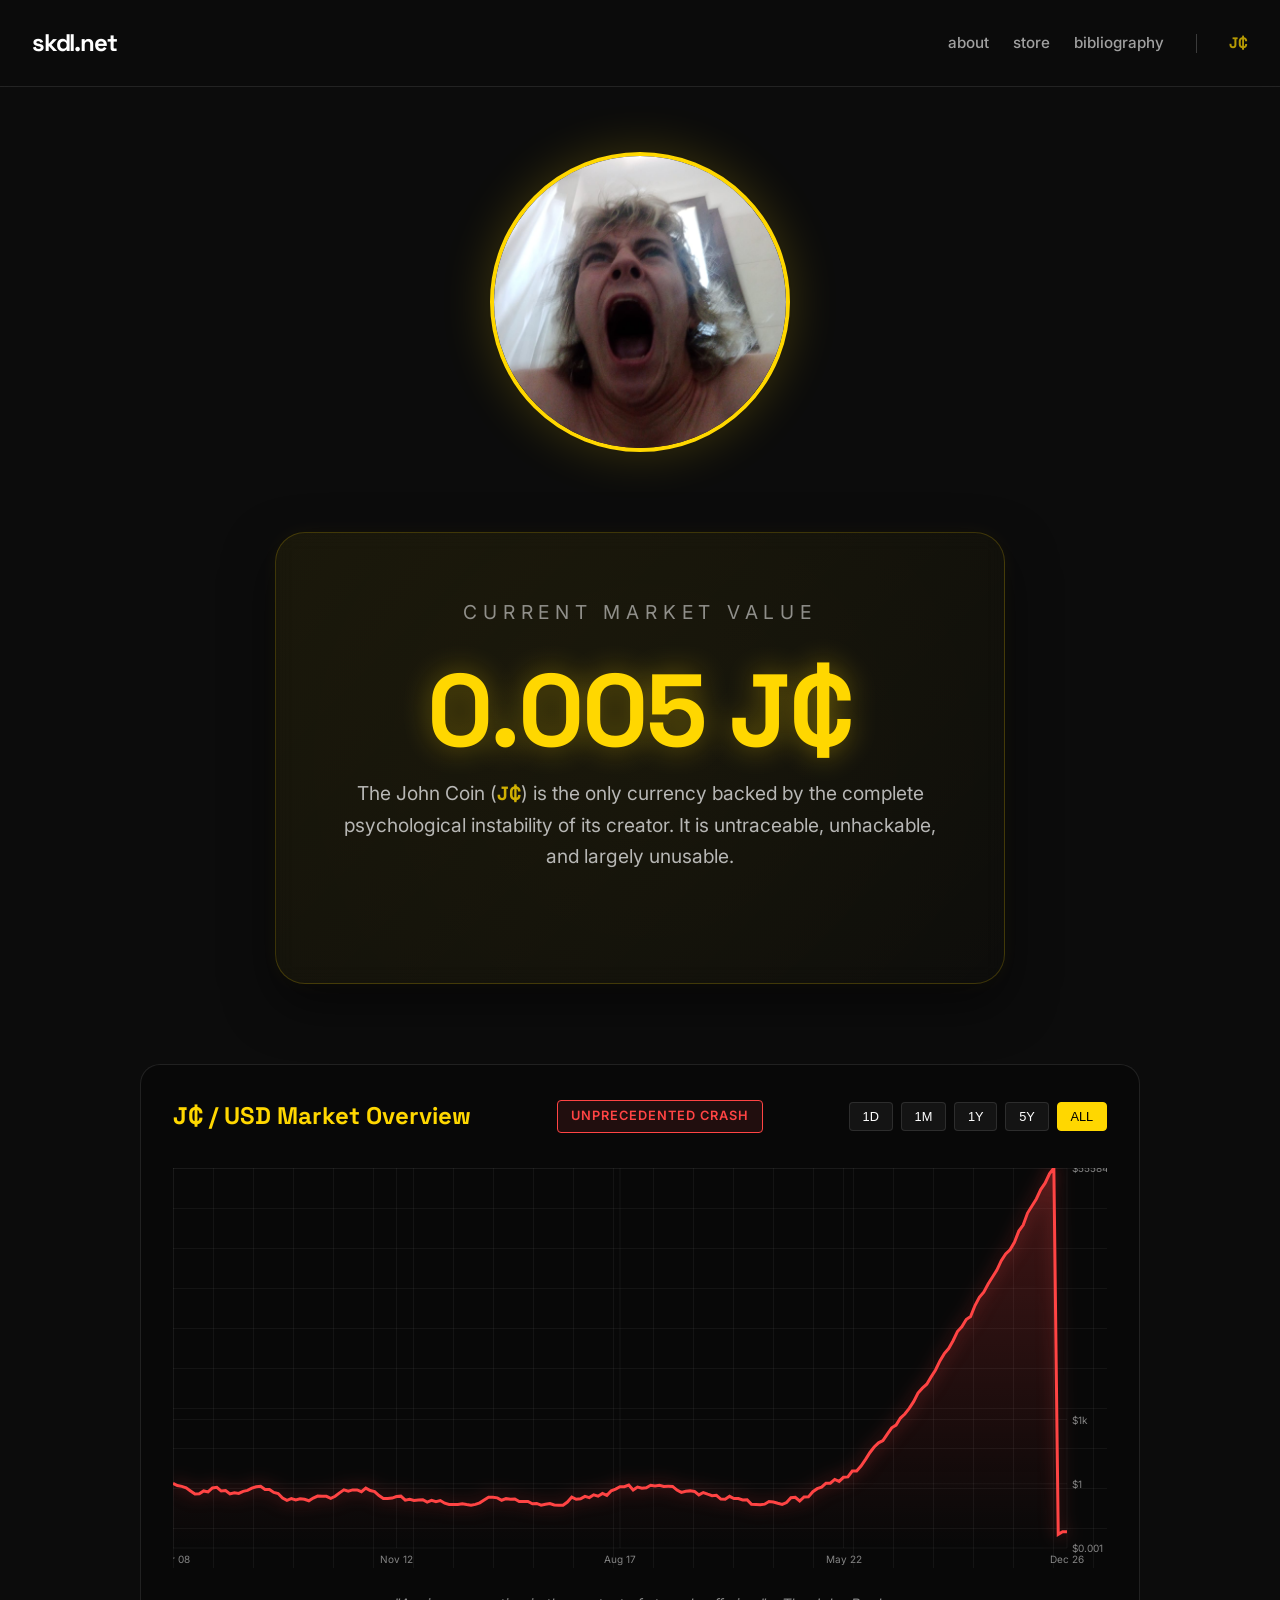
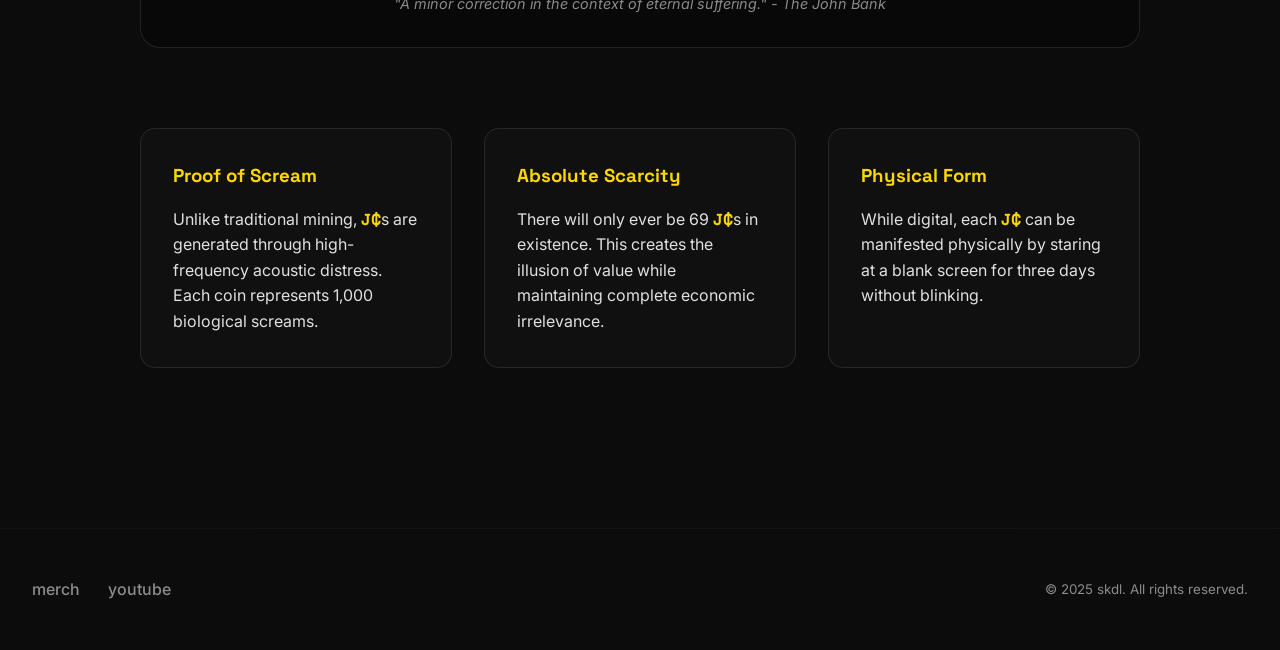
==== johncoins.html @ 1ef9d8b9 "Add files via upload" ====
<!DOCTYPE html>
<html lang="en">

<head>
    <meta charset="UTF-8">
    <meta name="viewport" content="width=device-width, initial-scale=1.0">
    <title>john coins - skdl.net</title>

    <!-- Google Fonts: Space Grotesk & Inter -->
    <link rel="preconnect" href="https://fonts.googleapis.com">
    <link rel="preconnect" href="https://fonts.gstatic.com" crossorigin>
    <link
        href="https://fonts.googleapis.com/css2?family=Inter:wght@400;600&family=Space+Grotesk:wght@500;700&display=swap"
        rel="stylesheet">

    <link rel="stylesheet" href="css/style.css">
</head>

<body>

    <nav class="navbar">
        <div class="container navbar-content">
            <a href="index.html" class="logo">skdl.net</a>
            <div class="menu">
                <ul>
                    <li><a href="about.html">about</a></li>
                    <li><a href="store.html">store</a></li>
                    <li><a href="bibliography.html">bibliography</a></li>
                    <li class="nav-separator"></li>
                    <li><a href="johncoins.html" class="active"><span class="jc-symbol">J₵</span></a></li>
                </ul>
            </div>
            <div class="mobile-toggle">
                <span></span>
                <span></span>
            </div>
        </div>
    </nav>

    <main>
        <div class="container jc-container">
            <div class="jc-hero" data-animate>
                <div class="jc-img-wrapper">
                    <img src="john3.png" alt="The John Coin">
                </div>
                <div class="jc-card">
                    <p class="jc-label">Current Market Value</p>
                    <h1 class="jc-value">0.005 <span class="jc-symbol">J₵</span></h1>
                    <p class="jc-description">The John Coin (<span class="jc-symbol">J₵</span>) is the only currency
                        backed by the complete
                        psychological instability of its creator. It is untraceable, unhackable, and largely unusable.
                    </p>
                </div>
            </div>

            <!-- Forex Chart Section -->
            <div class="jc-forex-section" data-animate>
                <div class="jc-forex-header">
                    <h2 class="jc-forex-title"><span class="jc-symbol">J₵</span> / USD Market Overview</h2>
                    <div class="jc-forex-badge">Unprecedented Crash</div>
                    <div class="chart-controls">
                        <button class="chart-btn" data-range="1D">1D</button>
                        <button class="chart-btn" data-range="1M">1M</button>
                        <button class="chart-btn" data-range="1Y">1Y</button>
                        <button class="chart-btn" data-range="5Y">5Y</button>
                        <button class="chart-btn active" data-range="ALL">ALL</button>
                    </div>
                </div>
                <div class="chart-container" id="johnCoinChart">
                    <div class="chart-crosshair"></div>
                    <div class="chart-tooltip">
                        <span class="date"></span>
                        <div class="tooltip-row">
                            <span class="label">Price:</span>
                            <span class="price"></span>
                        </div>
                        <div class="tooltip-row">
                            <span class="label">Mkt Cap:</span>
                            <span class="mkt-cap"></span>
                        </div>
                    </div>
                    <svg class="chart-svg" id="chartSvg">
                        <defs>
                            <linearGradient id="chartGradient" x1="0" y1="0" x2="0" y2="1">
                                <stop offset="0%" stop-color="#ff4444" stop-opacity="0.8" />
                                <stop offset="100%" stop-color="#ff4444" stop-opacity="0" />
                            </linearGradient>
                        </defs>
                        <!-- Dynamic content will be injected here -->
                        <g class="chart-axis" id="xAxis"></g>
                        <g class="chart-axis" id="yAxis"></g>
                        <path class="chart-gradient" id="chartArea" d="" />
                        <path class="chart-line" id="chartPath" d="" />
                    </svg>
                </div>
                <div style="margin-top: 1.5rem; opacity: 0.6; font-size: 0.9rem; text-align: center;">
                    <em>"A minor correction in the context of eternal suffering." - The John Bank</em>
                </div>
            </div>

            <div class="jc-grid" data-animate>
                <div class="jc-feature">
                    <h3>Proof of Scream</h3>
                    <p>Unlike traditional mining, <span class="jc-symbol">J₵</span>s are generated through
                        high-frequency acoustic distress.
                        Each coin represents 1,000 biological screams.</p>
                </div>
                <div class="jc-feature">
                    <h3>Absolute Scarcity</h3>
                    <p>There will only ever be 69 <span class="jc-symbol">J₵</span>s in existence. This creates the
                        illusion of value while
                        maintaining complete economic irrelevance.</p>
                </div>
                <div class="jc-feature">
                    <h3>Physical Form</h3>
                    <p>While digital, each <span class="jc-symbol">J₵</span> can be manifested physically by staring at
                        a blank screen for three
                        days without blinking.</p>
                </div>
            </div>
        </div>
    </main>

    <footer>
        <div class="container footer-content">
            <div class="footer-links">
                <a href="store.html">merch</a>
                <a href="https://www.youtube.com/@skdl_" target="_blank">youtube</a>
            </div>
            <small>&copy; 2025 skdl. All rights reserved.</small>
        </div>
    </footer>

    <script src="JS/main.js"></script>
</body>

</html>
---- css/style.css ----
:root {
    --bg-color: #0c0c0c;
    --text-color: #e0e0e0;
    --accent-color: #ffffff;
    --highlight-color: #8a8a8a;
    --font-heading: 'Space Grotesk', sans-serif;
    --font-body: 'Inter', sans-serif;
    --glass-bg: rgba(12, 12, 12, 0.7);
    --glass-border: rgba(255, 255, 255, 0.1);
    --transition-speed: 0.3s;
}



* {
    margin: 0;
    padding: 0;
    box-sizing: border-box;
}

body {
    background-color: var(--bg-color);
    color: var(--text-color);
    font-family: var(--font-body);
    overflow-x: hidden;
    line-height: 1.6;
}

a {
    text-decoration: none;
    color: inherit;
    transition: color var(--transition-speed) ease;
}

ul {
    list-style: none;
}

/* Container */
.container {
    max-width: 1400px;
    margin: 0 auto;
    padding: 0 2rem;
}

/* Navbar */
.navbar {
    position: fixed;
    top: 0;
    width: 100%;
    z-index: 1000;
    padding: 1.5rem 0;
    background: var(--glass-bg);
    backdrop-filter: blur(10px);
    -webkit-backdrop-filter: blur(10px);
    border-bottom: 1px solid var(--glass-border);
    transition: padding 0.3s ease;
}

.navbar-content {
    display: flex;
    justify-content: space-between;
    align-items: center;
}

.logo {
    font-family: var(--font-heading);
    font-weight: 700;
    font-size: 1.5rem;
    letter-spacing: -0.05em;
    color: var(--accent-color);
}

.menu ul {
    display: flex;
    gap: 1.5rem;
    align-items: center;
}

.nav-separator {
    width: 1px;
    height: 1.2rem;
    background: rgba(255, 255, 255, 0.2);
    margin: 0 0.5rem;
}

.menu a {
    font-weight: 500;
    font-size: 0.95rem;
    opacity: 0.7;
}

.menu a:hover {
    opacity: 1;
    color: var(--accent-color);
}

/* Main Layout */
main {
    padding-top: 120px;
    /* Space for fixed nav */
    min-height: 100vh;
    display: flex;
    align-items: center;
}

.hero {
    display: grid;
    grid-template-columns: 1fr 1fr;
    gap: 4rem;
    align-items: center;
    width: 100%;
}

/* Hero Content */
.money-stack {
    display: flex;
    flex-direction: column;
    line-height: 0.85;
    margin-bottom: 2rem;
}

.money {
    font-family: var(--font-heading);
    font-size: clamp(3rem, 6vw, 6rem);
    font-weight: 700;
    color: var(--accent-color);
    white-space: nowrap;
    transition: transform 0.3s ease;
    cursor: default;
}

.money:hover {
    transform: translateX(10px);
    color: #fff;
}

.money.outline {
    color: transparent;
    -webkit-text-stroke: 2px var(--highlight-color);
}

.money.funny {
    color: transparent;
    -webkit-text-stroke: 2px var(--accent-color);
    /* Highlight funny line */
}

.description {
    font-size: 1.25rem;
    max-width: 400px;
    margin-bottom: 2.5rem;
    font-weight: 400;
    opacity: 0.9;
}

/* Buttons */
.buttons {
    display: flex;
    gap: 1rem;
    margin-bottom: 3rem;
}

.btn {
    padding: 1rem 2rem;
    border-radius: 8px;
    font-weight: 600;
    font-size: 1rem;
    text-transform: uppercase;
    letter-spacing: 0.05em;
    transition: all var(--transition-speed) ease;
    border: 2px solid transparent;
}

.btn.primary {
    background-color: var(--accent-color);
    color: #000;
}

.btn.primary:hover {
    background-color: #ccc;
    transform: translateY(-2px);
    box-shadow: 0 5px 15px rgba(255, 255, 255, 0.1);
}

.btn.secondary {
    border-color: var(--accent-color);
    color: var(--accent-color);
    background: transparent;
}

.btn.secondary:hover {
    background: rgba(255, 255, 255, 0.1);
    transform: translateY(-2px);
}

/* Contact */
.contact-info {
    margin-top: 2rem;
}

.email-link {
    display: block;
    font-size: 1.1rem;
    text-decoration: underline;
    margin-bottom: 0.5rem;
}

.disclaimer {
    font-size: 0.85rem;
    opacity: 0.5;
    font-style: italic;
}

/* Hero Image */
.hero-image {
    position: relative;
    display: flex;
    justify-content: center;
}

.profile-img {
    width: 100%;
    max-width: 500px;
    height: auto;
    border-radius: 20px;
    filter: grayscale(100%) contrast(1.1);
    transition: filter 0.5s ease;
    z-index: 1;
}

.profile-img:hover {
    filter: grayscale(0%) contrast(1);
}

.glow-effect {
    position: absolute;
    top: 50%;
    left: 50%;
    transform: translate(-50%, -50%);
    width: 60%;
    height: 60%;
    background: var(--accent-color);
    filter: blur(100px);
    opacity: 0.15;
    border-radius: 50%;
    z-index: 0;
}

/* Footer */
footer {
    border-top: 1px solid rgba(255, 255, 255, 0.05);
    padding: 3rem 0;
    margin-top: 4rem;
    opacity: 0.6;
}

.footer-content {
    display: flex;
    justify-content: space-between;
    align-items: center;
}

.footer-links a {
    margin-right: 1.5rem;
    font-weight: 500;
}

.footer-links a:hover {
    text-decoration: underline;
}

/* About Page */
.about-container {
    padding-top: 2rem;
    padding-bottom: 4rem;
    display: flex;
    flex-direction: column;
    align-items: center;
}

.page-title {
    font-family: var(--font-heading);
    font-size: clamp(3rem, 5vw, 5rem);
    width: 100%;
    text-align: center;
    margin-bottom: 3rem;
    color: var(--accent-color);
}

.page-title.outline {
    color: transparent;
    -webkit-text-stroke: 1px var(--accent-color);
    letter-spacing: 2px;
}

.about-top {
    display: grid;
    grid-template-columns: 2fr 1fr;
    gap: 3rem;
    margin-bottom: 4rem;
    align-items: start;
}

.about-text p {
    margin-bottom: 1.5rem;
    font-size: 1.05rem;
    opacity: 0.9;
    text-align: justify;
}

.about-image-small img {
    width: 100%;
    border-radius: 15px;
    box-shadow: 0 10px 30px rgba(0, 0, 0, 0.5);
    border: 1px solid var(--glass-border);
}

.large-image-wrapper {
    width: 100%;
    display: flex;
    flex-direction: column;
    align-items: center;
    gap: 1rem;
}

.profile-img.large {
    max-width: 800px;
    width: 100%;
    aspect-ratio: 3/4;
    /* Approximate aspect ratio from mockup */
    object-fit: cover;
    border-radius: 15px;
    filter: none;
    /* Override default grayscale if desired, or keep it */
}

/* Override hover effect for the static images on about page if we want them always colored. 
   Based on the mockup, they look like normal photos. */
body .about-container .profile-img {
    filter: grayscale(0%) contrast(1);
}

.caption {
    font-family: var(--font-heading);
    /* Or maybe body font? Mockup looks clean */
    font-size: 1.1rem;
    color: var(--text-color);
    opacity: 0.8;
    text-align: center;
    margin-top: 0.5rem;
}

/* Store Page */
.store-container {
    padding-top: 2rem;
    padding-bottom: 4rem;
    width: 100%;
}

.store-grid {
    display: grid;
    grid-template-columns: repeat(auto-fill, minmax(280px, 1fr));
    gap: 3rem;
    width: 100%;
    margin-top: 2rem;
}

.product-card {
    background: rgba(255, 255, 255, 0.03);
    border: 1px solid var(--glass-border);
    border-radius: 15px;
    overflow: hidden;
    transition: transform 0.3s ease, box-shadow 0.3s ease;
    display: flex;
    flex-direction: column;
}

.product-card:hover {
    transform: translateY(-10px);
    box-shadow: 0 10px 20px rgba(0, 0, 0, 0.5);
    background: rgba(255, 255, 255, 0.05);
}

.product-image {
    width: 100%;
    aspect-ratio: 1;
    background: #1a1a1a;
    display: flex;
    justify-content: center;
    align-items: center;
    padding: 20px;
    position: relative;
    overflow: hidden;
}

.product-image img {
    max-width: 100%;
    max-height: 100%;
    object-fit: contain;
    transition: transform 0.3s ease;
}

.product-card:hover .product-image img {
    transform: scale(1.1) rotate(2deg);
}

/* Improved CSS T-Shirt */
.placeholder-tee {
    width: 180px;
    height: 190px;
    background: linear-gradient(135deg, #111 0%, #000 100%);
    position: relative;
    display: flex;
    justify-content: center;
    align-items: center;
    text-align: center;
    box-shadow: 0 10px 20px rgba(0, 0, 0, 0.3);
    /* T-Shirt Shape using clip-path for realistic look */
    clip-path: polygon(20% 0%, 35% 5%, 65% 5%, 80% 0%,
            /* Neck/Shoulders */
            100% 25%, 90% 35%,
            /* Right Sleeve */
            90% 100%,
            /* Right Side */
            10% 100%,
            /* Left Side */
            10% 35%, 0% 25%
            /* Left Sleeve */
        );
    transition: transform 0.3s ease;
}

.placeholder-tee::before {
    content: '';
    position: absolute;
    top: 5px;
    left: 50%;
    transform: translateX(-50%);
    width: 30%;
    height: 10px;
    background: rgba(255, 255, 255, 0.1);
    border-radius: 0 0 50% 50%;
    /* Neck hole shadow */
}

/* Fabric fold effect */
.placeholder-tee::after {
    content: '';
    position: absolute;
    width: 100%;
    height: 100%;
    background: linear-gradient(to bottom,
            transparent 40%,
            rgba(255, 255, 255, 0.02) 45%,
            transparent 50%);
    pointer-events: none;
}

.placeholder-tee span {
    color: white;
    font-family: var(--font-heading);
    font-weight: 700;
    z-index: 2;
    line-height: 0.9;
    font-size: 1.2rem;
    padding-top: 15px;
    /* Offset for neck */
    text-shadow: 0 2px 4px rgba(0, 0, 0, 0.5);
    transform: rotate(-2deg);
}

.placeholder-tee.white {
    background: linear-gradient(135deg, #f0f0f0 0%, #d0d0d0 100%);
}

.placeholder-tee.white::before {
    background: rgba(0, 0, 0, 0.05);
}

.placeholder-tee.white span {
    color: #1a1a1a;
    text-shadow: none;
}


.placeholder-poster {
    width: 160px;
    height: 220px;
    background: #fff;
    display: flex;
    justify-content: center;
    align-items: center;
    text-align: center;
    color: black;
    font-family: var(--font-heading);
    font-weight: bold;
    box-shadow: 0 0 20px rgba(255, 255, 255, 0.1);
    transform: rotate(-5deg);
}

.product-info {
    padding: 1.5rem;
    text-align: center;
    display: flex;
    flex-direction: column;
    gap: 0.5rem;
    flex-grow: 1;
}

.product-info h3 {
    font-family: var(--font-heading);
    font-size: 1.25rem;
    margin-bottom: 0.25rem;
}

.product-info .price {
    font-weight: 600;
    color: var(--highlight-color);
    margin-bottom: 1rem;
}

.btn.small {
    padding: 0.5rem 1rem;
    width: 100%;
    margin-top: auto;
    font-size: 0.9rem;
    cursor: pointer;
}

/* Cart UI */
.cart-trigger {
    position: fixed;
    bottom: 30px;
    right: 30px;
    width: 60px;
    height: 60px;
    background-color: var(--accent-color);
    border-radius: 50%;
    display: flex;
    justify-content: center;
    align-items: center;
    cursor: pointer;
    box-shadow: 0 5px 20px rgba(0, 0, 0, 0.5);
    z-index: 1000;
    transition: transform 0.2s;
}

.cart-trigger:hover {
    transform: scale(1.1);
}

.cart-trigger svg {
    width: 30px;
    height: 30px;
    fill: #000;
}

.cart-count {
    position: absolute;
    top: -5px;
    right: -5px;
    background: red;
    color: white;
    font-size: 12px;
    font-weight: bold;
    width: 20px;
    height: 20px;
    border-radius: 50%;
    display: flex;
    justify-content: center;
    align-items: center;
    border: 2px solid #000;
}

.cart-sidebar {
    position: fixed;
    top: 0;
    right: 0;
    width: 100%;
    max-width: 400px;
    height: 100vh;
    background: #111;
    z-index: 1002;
    transform: translateX(100%);
    transition: transform 0.3s cubic-bezier(0.4, 0, 0.2, 1);
    border-left: 1px solid var(--glass-border);
    display: flex;
    flex-direction: column;
    padding: 2rem;
}

.cart-sidebar.open {
    transform: translateX(0);
}

.cart-header {
    display: flex;
    justify-content: space-between;
    align-items: center;
    margin-bottom: 2rem;
    padding-bottom: 1rem;
    border-bottom: 1px solid rgba(255, 255, 255, 0.1);
}

.cart-header h2 {
    font-family: var(--font-heading);
    color: var(--accent-color);
}

.close-cart {
    background: none;
    border: none;
    color: white;
    font-size: 2rem;
    cursor: pointer;
}

.cart-items {
    flex-grow: 1;
    overflow-y: auto;
    display: flex;
    flex-direction: column;
    gap: 1rem;
}

.cart-item {
    display: flex;
    justify-content: space-between;
    align-items: center;
    background: rgba(255, 255, 255, 0.05);
    padding: 1rem;
    border-radius: 8px;
}

.cart-item-info h4 {
    font-size: 1rem;
    margin-bottom: 0.2rem;
}

.cart-item-info p {
    font-size: 0.9rem;
    opacity: 0.7;
}

.remove-item {
    background: transparent;
    border: 1px solid rgba(255, 50, 50, 0.5);
    color: #ff5555;
    padding: 5px 10px;
    border-radius: 4px;
    cursor: pointer;
    font-size: 0.8rem;
}

.remove-item:hover {
    background: rgba(255, 50, 50, 0.1);
}

.cart-footer {
    margin-top: 2rem;
    padding-top: 1rem;
    border-top: 1px solid rgba(255, 255, 255, 0.1);
}

.cart-total {
    display: flex;
    justify-content: space-between;
    font-size: 1.5rem;
    font-weight: bold;
    margin-bottom: 1.5rem;
}

.checkout-btn {
    width: 100%;
    padding: 1rem;
    background: var(--accent-color);
    color: black;
    border: none;
    font-weight: bold;
    font-size: 1.1rem;
    cursor: pointer;
    border-radius: 8px;
}

.checkout-btn:hover {
    opacity: 0.9;
}

.cart-overlay {
    position: fixed;
    top: 0;
    left: 0;
    width: 100%;
    height: 100%;
    background: rgba(0, 0, 0, 0.7);
    z-index: 1001;
    opacity: 0;
    pointer-events: none;
    transition: opacity 0.3s;
}

.cart-overlay.open {
    opacity: 1;
    pointer-events: auto;
}

/* Bibliography Page */
.biblio-container {
    padding-top: 2rem;
    padding-bottom: 4rem;
    display: flex;
    flex-direction: column;
    align-items: center;
    width: 100%;
}

.biblio-subtitle {
    font-size: 1.2rem;
    opacity: 0.7;
    margin-top: -2rem;
    margin-bottom: 3rem;
    text-align: center;
}

.links-grid {
    display: grid;
    grid-template-columns: repeat(auto-fill, minmax(350px, 1fr));
    gap: 1.5rem;
    width: 100%;
    max-width: 900px;
}

.link-card {
    display: flex;
    align-items: center;
    padding: 1.5rem;
    background: rgba(255, 255, 255, 0.03);
    border: 1px solid var(--glass-border);
    border-radius: 12px;
    gap: 1.5rem;
    transition: all 0.3s ease;
    text-decoration: none;
    position: relative;
    overflow: hidden;
}

.link-card:hover {
    background: rgba(255, 255, 255, 0.08);
    transform: translateX(10px);
    border-color: rgba(255, 255, 255, 0.2);
}

.link-card .icon-wrapper {
    width: 50px;
    height: 50px;
    display: flex;
    justify-content: center;
    align-items: center;
    font-size: 1.8rem;
    border-radius: 50%;
    background: rgba(255, 255, 255, 0.05);
    transition: 0.3s;
}

.link-card h2 {
    font-family: var(--font-heading);
    font-size: 1.4rem;
    line-height: 1;
    margin-bottom: 0.2rem;
}

.link-card span {
    font-size: 0.9rem;
    opacity: 0.6;
}

.link-card .arrow {
    margin-left: auto;
    font-size: 1.5rem;
    opacity: 0;
    transform: translateX(-10px);
    transition: 0.3s;
}

.link-card:hover .arrow {
    opacity: 1;
    transform: translateX(0);
}

/* Brand Colors on Hover */
.link-card.youtube:hover .icon-wrapper {
    background: #FF0000;
    color: white;
}

.link-card.instagram:hover .icon-wrapper {
    background: radial-gradient(circle at 30% 107%, #fdf497 0%, #fdf497 5%, #fd5949 45%, #d6249f 60%, #285AEB 90%);
    color: white;
}

.link-card.discord:hover .icon-wrapper {
    background: #5865F2;
    color: white;
}

.link-card.twitter:hover .icon-wrapper {
    background: #000;
    color: white;
    border: 1px solid #333;
}

.link-card.twitch:hover .icon-wrapper {
    background: #9146FF;
    color: white;
}

.link-card.email:hover .icon-wrapper {
    background: #fff;
    color: black;
}



.link-card.quote {
    align-items: flex-start;
}

.link-card.quote .icon-wrapper {
    margin-top: 5px;
    /* Align icon with top of text */
}

.quote-text {
    display: block;
    margin-top: 0.5rem;
    font-size: 0.95rem;
    font-style: italic;
    line-height: 1.4;
    color: #ccc;
}

/* Specific Card Styling */
.link-card.quote:hover {
    background: rgba(255, 255, 255, 0.05);
    border-color: var(--highlight-color);
}

.link-card.other:hover .icon-wrapper {
    animation: pulse 1s infinite alternate;
}

@keyframes pulse {
    from {
        box-shadow: 0 0 10px red;
    }

    to {
        box-shadow: 0 0 20px red, 0 0 40px red;
    }
}

.mobile-toggle {
    display: none;
    flex-direction: column;
    gap: 6px;
    cursor: pointer;
    z-index: 1001;
}

.mobile-toggle span {
    width: 30px;
    height: 2px;
    background-color: var(--text-color);
    transition: 0.3s;
}

/* Responsive & Mobile Menu */
@media (max-width: 900px) {
    .hero {
        grid-template-columns: 1fr;
        text-align: center;
        gap: 3rem;
    }

    .about-top {
        grid-template-columns: 1fr;
    }

    .about-image-small {
        order: -1;
        /* Image first on mobile, or remove line to keep text first. Mockup usually image first is nice but text is key here. Let's keep text first.*/
        margin: 0 auto;
        max-width: 300px;
    }

    .money-stack {
        align-items: center;
    }

    .description {
        margin: 0 auto 2.5rem;
    }

    .buttons {
        justify-content: center;
    }

    .mobile-toggle {
        display: flex;
    }

    .menu {
        position: fixed;
        top: 0;
        right: 0;
        height: 100vh;
        width: 100%;
        background-color: var(--bg-color);
        display: flex;
        justify-content: center;
        align-items: center;
        transform: translateX(100%);
        transition: transform 0.3s ease-in-out;
        z-index: 999;
    }

    .menu.active {
        transform: translateX(0);
    }

    .menu ul {
        flex-direction: column;
        align-items: center;
        gap: 2rem;
    }

    .menu a {
        font-size: 1.5rem;
    }
}

/* Animation Utilities */
/* John Coins Page */
.jc-container {
    padding-top: 2rem;
    padding-bottom: 6rem;
    display: flex;
    flex-direction: column;
    align-items: center;
    width: 100%;
}

.jc-hero {
    display: flex;
    flex-direction: column;
    align-items: center;
    text-align: center;
    gap: 3rem;
    margin-bottom: 5rem;
}

/* Forex Chart Section */
.jc-forex-section {
    width: 100%;
    max-width: 1000px;
    margin-bottom: 5rem;
    background: rgba(0, 0, 0, 0.3);
    border: 1px solid rgba(255, 255, 255, 0.1);
    border-radius: 20px;
    padding: 2rem;
    position: relative;
    overflow: hidden;
}

.jc-forex-header {
    display: flex;
    justify-content: space-between;
    align-items: center;
    margin-bottom: 2rem;
    flex-wrap: wrap;
    gap: 1rem;
}

.chart-controls {
    display: flex;
    gap: 0.5rem;
}

.chart-btn {
    background: rgba(255, 255, 255, 0.05);
    border: 1px solid rgba(255, 255, 255, 0.1);
    color: white;
    padding: 0.4rem 0.8rem;
    border-radius: 4px;
    cursor: pointer;
    font-size: 0.8rem;
    transition: 0.2s;
}

.chart-btn:hover {
    background: rgba(255, 255, 255, 0.15);
    border-color: rgba(255, 255, 255, 0.3);
}

.chart-btn.active {
    background: #ffd700;
    color: black;
    border-color: #ffd700;
}

.jc-forex-title {
    font-family: var(--font-heading);
    font-size: 1.5rem;
    color: #ffd700;
}

.jc-forex-badge {
    color: #ff4444;
    border: 1px solid #ff4444;
    padding: 0.3rem 0.8rem;
    border-radius: 4px;
    font-size: 0.8rem;
    font-weight: 600;
    text-transform: uppercase;
    letter-spacing: 1px;
    background: rgba(255, 68, 68, 0.1);
    animation: alarmingPulse 0.5s infinite alternate;
}

@keyframes alarmingPulse {
    0% {
        box-shadow: 0 0 5px rgba(255, 68, 68, 0.5);
        background: rgba(255, 68, 68, 0.1);
        color: #ff4444;
        transform: scale(1);
    }

    100% {
        box-shadow: 0 0 20px rgba(255, 68, 68, 0.9), inset 0 0 10px rgba(255, 68, 68, 0.5);
        background: rgba(255, 68, 68, 0.3);
        color: #fff;
        text-shadow: 0 0 5px #ff4444;
        transform: scale(1.02);
    }
}

.chart-container {
    width: 100%;
    height: 400px;
    position: relative;
    background-image:
        linear-gradient(rgba(255, 255, 255, 0.05) 1px, transparent 1px),
        linear-gradient(90deg, rgba(255, 255, 255, 0.05) 1px, transparent 1px);
    background-size: 40px 40px;
}

.chart-svg {
    width: 100%;
    height: 100%;
}

.chart-crosshair {
    position: absolute;
    top: 0;
    width: 1px;
    height: 100%;
    background: rgba(255, 255, 255, 0.3);
    pointer-events: none;
    display: none;
    z-index: 5;
}

.chart-tooltip {
    position: absolute;
    background: rgba(0, 0, 0, 0.9);
    border: 1px solid rgba(255, 215, 0, 0.5);
    padding: 0.8rem;
    border-radius: 8px;
    pointer-events: none;
    display: none;
    z-index: 10;
    min-width: 120px;
    backdrop-filter: blur(5px);
    box-shadow: 0 5px 15px rgba(0, 0, 0, 0.5);
}

.chart-tooltip .date {
    font-size: 0.75rem;
    opacity: 0.6;
    margin-bottom: 0.5rem;
    display: block;
    border-bottom: 1px solid rgba(255, 255, 255, 0.1);
    padding-bottom: 0.3rem;
}

.tooltip-row {
    display: flex;
    justify-content: space-between;
    gap: 1.5rem;
    align-items: baseline;
    margin-bottom: 0.2rem;
}

.chart-tooltip .label {
    font-size: 0.7rem;
    text-transform: uppercase;
    opacity: 0.5;
    font-weight: 600;
}

.chart-tooltip .price,
.chart-tooltip .mkt-cap {
    font-family: var(--font-heading);
    font-size: 1rem;
    color: #ffd700;
}

.chart-line {
    fill: none;
    stroke: #ff4444;
    stroke-width: 3;
    filter: drop-shadow(0 0 8px rgba(255, 68, 68, 0.5));
}

.chart-gradient {
    fill: url(#chartGradient);
    opacity: 0.3;
}

.price-marker {
    position: absolute;
    font-family: var(--font-heading);
    font-size: 0.9rem;
    color: white;
    background: rgba(0, 0, 0, 0.8);
    padding: 0.2rem 0.5rem;
    border-radius: 4px;
    border: 1px solid rgba(255, 255, 255, 0.2);
}

.marker-high {
    top: 50px;
    left: 20px;
    border-color: #ffd700;
}

.marker-low {
    bottom: 40px;
    right: 20px;
    border-color: #ff4444;
}

.jc-card {
    background: linear-gradient(135deg, rgba(255, 215, 0, 0.05) 0%, rgba(0, 0, 0, 0) 100%);
    border: 1px solid rgba(255, 215, 0, 0.2);
    padding: 4rem;
    border-radius: 30px;
    max-width: 900px;
    backdrop-filter: blur(10px);
    box-shadow: 0 20px 50px rgba(0, 0, 0, 0.5), 0 0 20px rgba(255, 215, 0, 0.05);
    position: relative;
    overflow: hidden;
}

.jc-card::before {
    content: '';
    position: absolute;
    top: -50%;
    left: -50%;
    width: 200%;
    height: 200%;
    background: radial-gradient(circle, rgba(255, 215, 0, 0.03) 0%, transparent 70%);
    pointer-events: none;
}

.jc-value {
    font-size: clamp(4rem, 8vw, 7rem);
    font-family: var(--font-heading);
    color: #ffd700;
    line-height: 1;
    margin-bottom: 1rem;
    text-shadow: 0 0 30px rgba(255, 215, 0, 0.4);
    letter-spacing: -2px;
}

.jc-label {
    font-size: 1.2rem;
    text-transform: uppercase;
    letter-spacing: 0.3em;
    opacity: 0.6;
    margin-bottom: 2rem;
}

.jc-description {
    font-size: 1.2rem;
    max-width: 600px;
    margin: 0 auto 3rem;
    opacity: 0.8;
}

.jc-grid {
    display: grid;
    grid-template-columns: repeat(auto-fit, minmax(250px, 1fr));
    gap: 2rem;
    width: 100%;
    max-width: 1000px;
}

.jc-feature {
    padding: 2rem;
    background: rgba(255, 255, 255, 0.02);
    border: 1px solid var(--glass-border);
    border-radius: 15px;
    transition: 0.3s;
}

.jc-feature:hover {
    background: rgba(255, 255, 255, 0.05);
    transform: translateY(-5px);
    border-color: rgba(255, 215, 0, 0.3);
}

.jc-feature h3 {
    font-family: var(--font-heading);
    color: #ffd700;
    margin-bottom: 1rem;
}

.jc-img-wrapper {
    width: 300px;
    height: 300px;
    border-radius: 50%;
    overflow: hidden;
    border: 4px solid #ffd700;
    box-shadow: 0 0 50px rgba(255, 215, 0, 0.2);
    margin: 0 auto 2rem;
    animation: floating 3s ease-in-out infinite;
}

.jc-img-wrapper img {
    width: 100%;
    height: 100%;
    object-fit: cover;
}

@keyframes floating {

    0%,
    100% {
        transform: translateY(0);
    }

    50% {
        transform: translateY(-20px);
    }
}

[data-animate] {
    opacity: 0;
    transform: translateY(30px);
    transition: opacity 0.8s ease-out, transform 0.8s ease-out;
}

[data-animate].in-view {
    opacity: 1;
    transform: translateY(0);
}

.jc-symbol {
    color: #ffd700;
    font-family: var(--font-heading);
    font-weight: 700;
}

/* ==========================================================================
   VIOLENT CRASH MODE (Lore-Accurate)
   ========================================================================== */

body.crash-mode {
    overflow-x: hidden;
}


html.crash-mode::after {
    content: '';
    position: fixed;
    top: 0;
    left: 0;
    width: 100vw;
    height: 100vh;
    background: radial-gradient(circle, transparent 40%, rgba(255, 0, 0, 0.2) 100%);
    pointer-events: none;
    z-index: 99999;
    animation: pulse-red 3s infinite ease-in-out alternate;
}

@keyframes pulse-red {
    from {
        opacity: 0.2;
    }

    to {
        opacity: 0.5;
        box-shadow: inset 0 0 50px rgba(255, 0, 0, 0.2);
    }
}
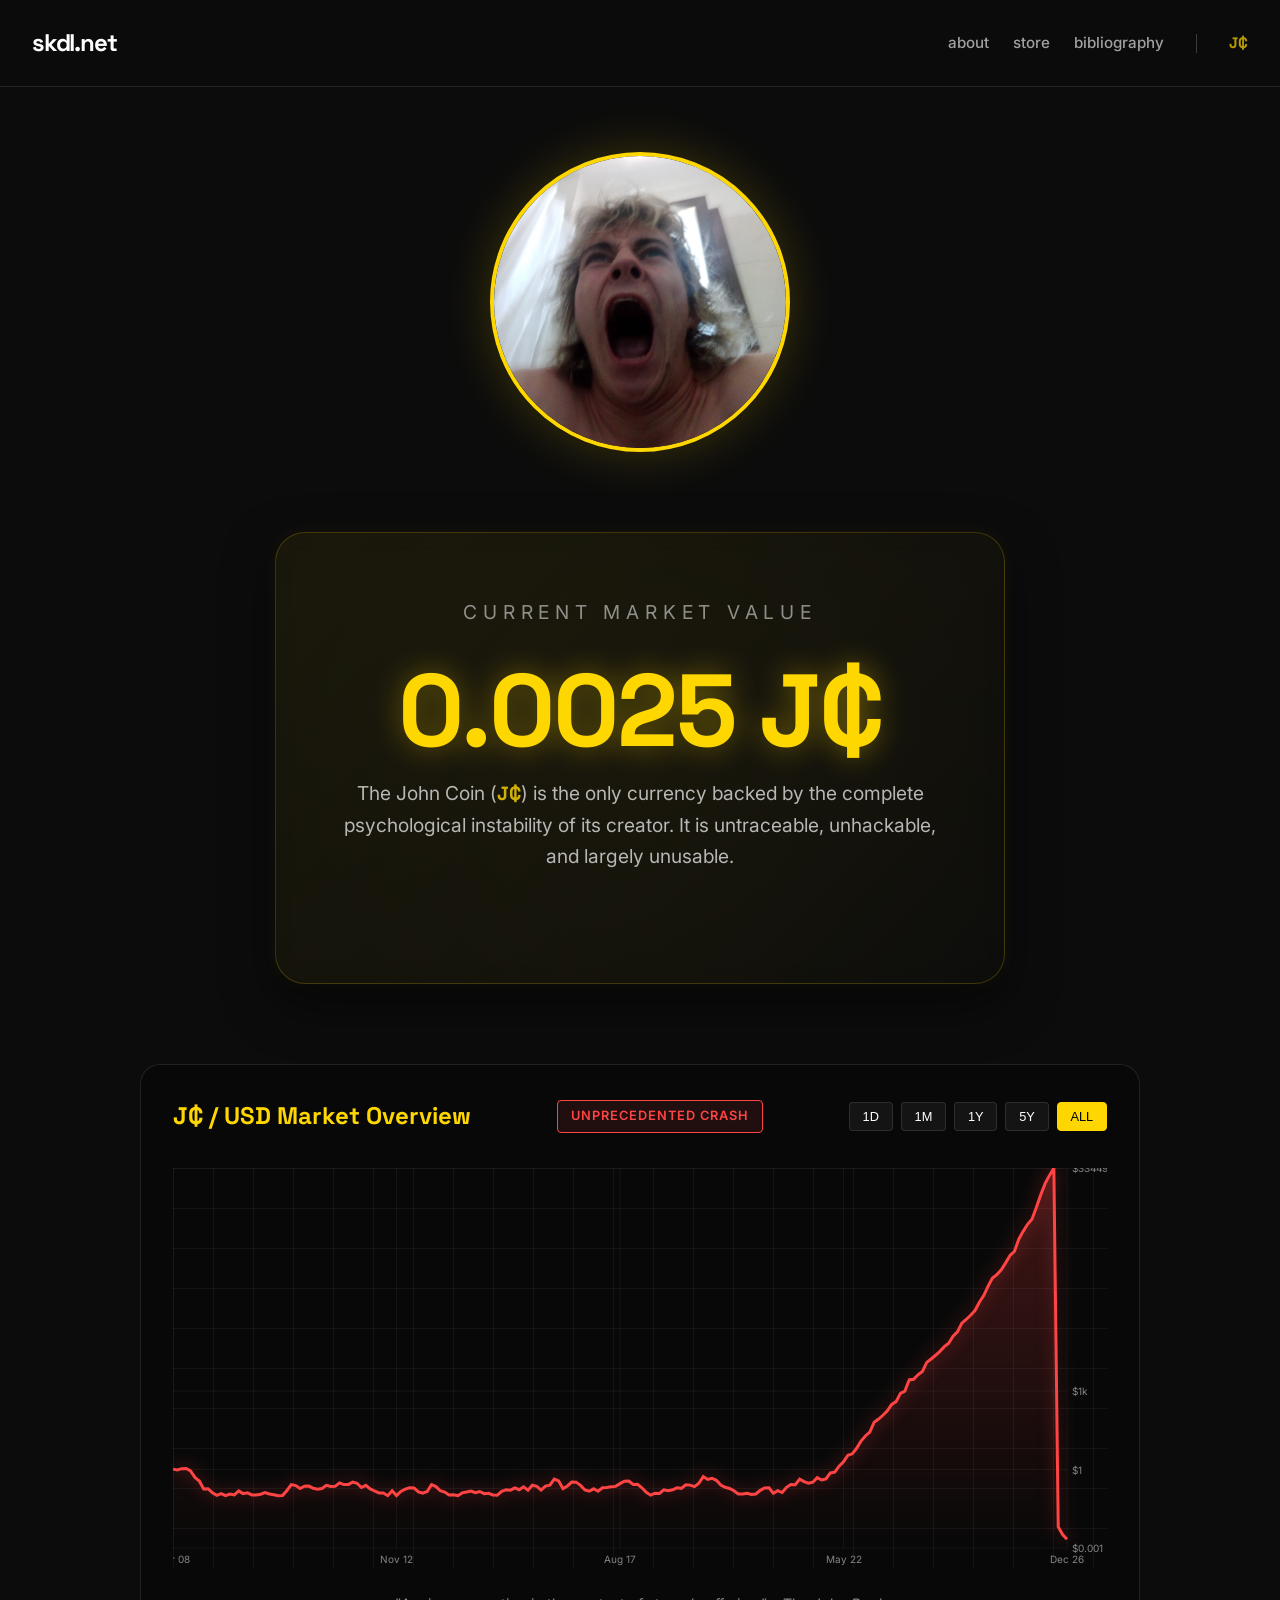
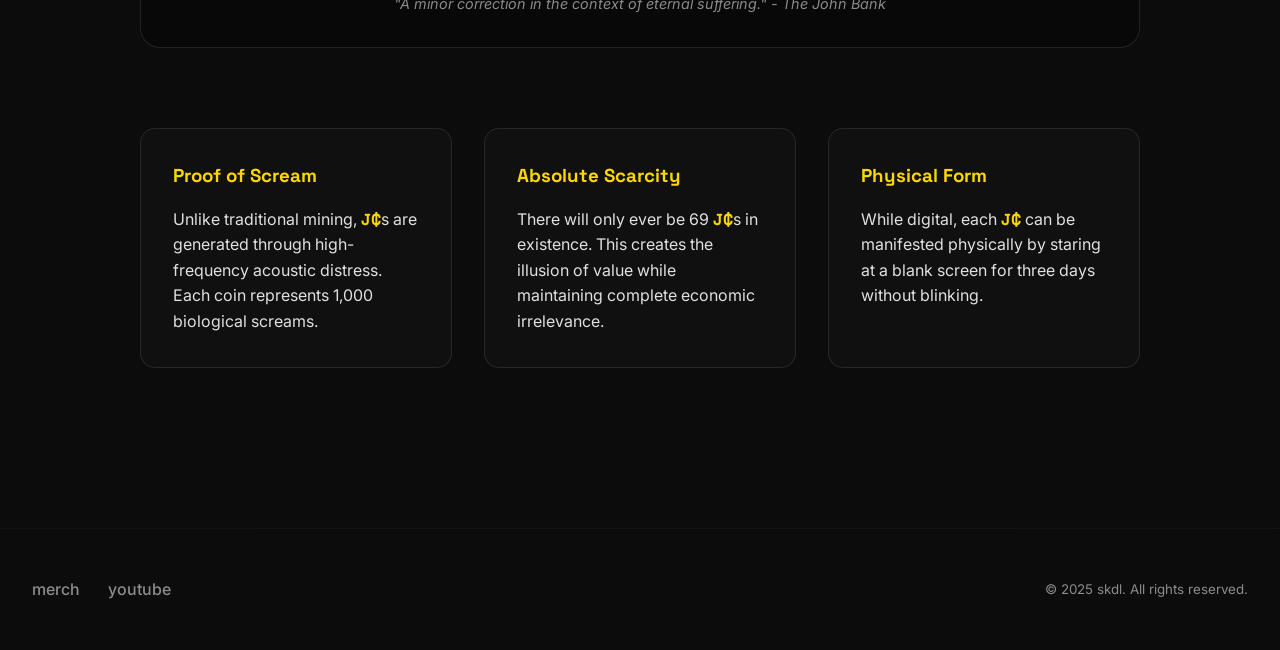
==== commit 738ef63d: "johncoin has crashed mroe it now half" ====
--- a/johncoins.html
+++ b/johncoins.html
@@ -45,7 +45,7 @@
                 </div>
                 <div class="jc-card">
                     <p class="jc-label">Current Market Value</p>
-                    <h1 class="jc-value">0.005 <span class="jc-symbol">J₵</span></h1>
+                    <h1 class="jc-value">0.0025 <span class="jc-symbol">J₵</span></h1>
                     <p class="jc-description">The John Coin (<span class="jc-symbol">J₵</span>) is the only currency
                         backed by the complete
                         psychological instability of its creator. It is untraceable, unhackable, and largely unusable.
@@ -134,4 +134,4 @@
     <script src="JS/main.js"></script>
 </body>
 
-</html>+</html>
